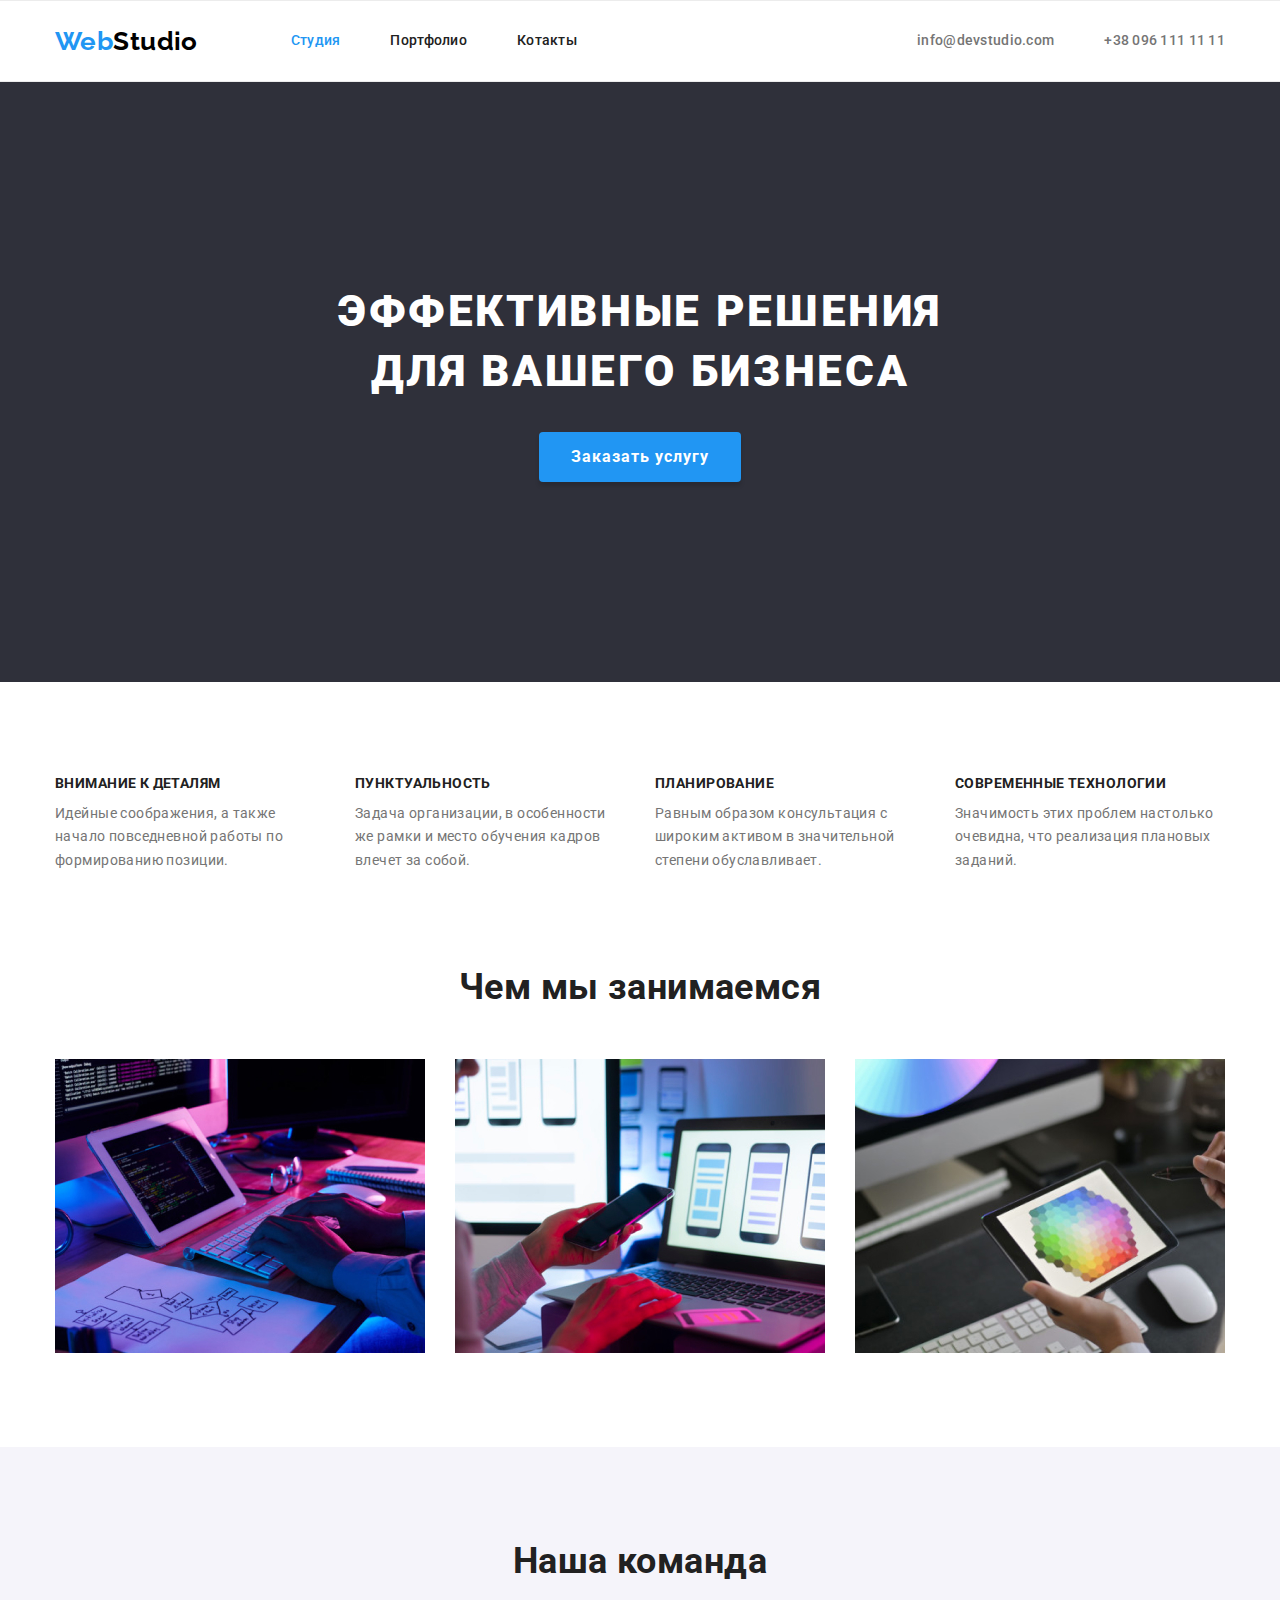
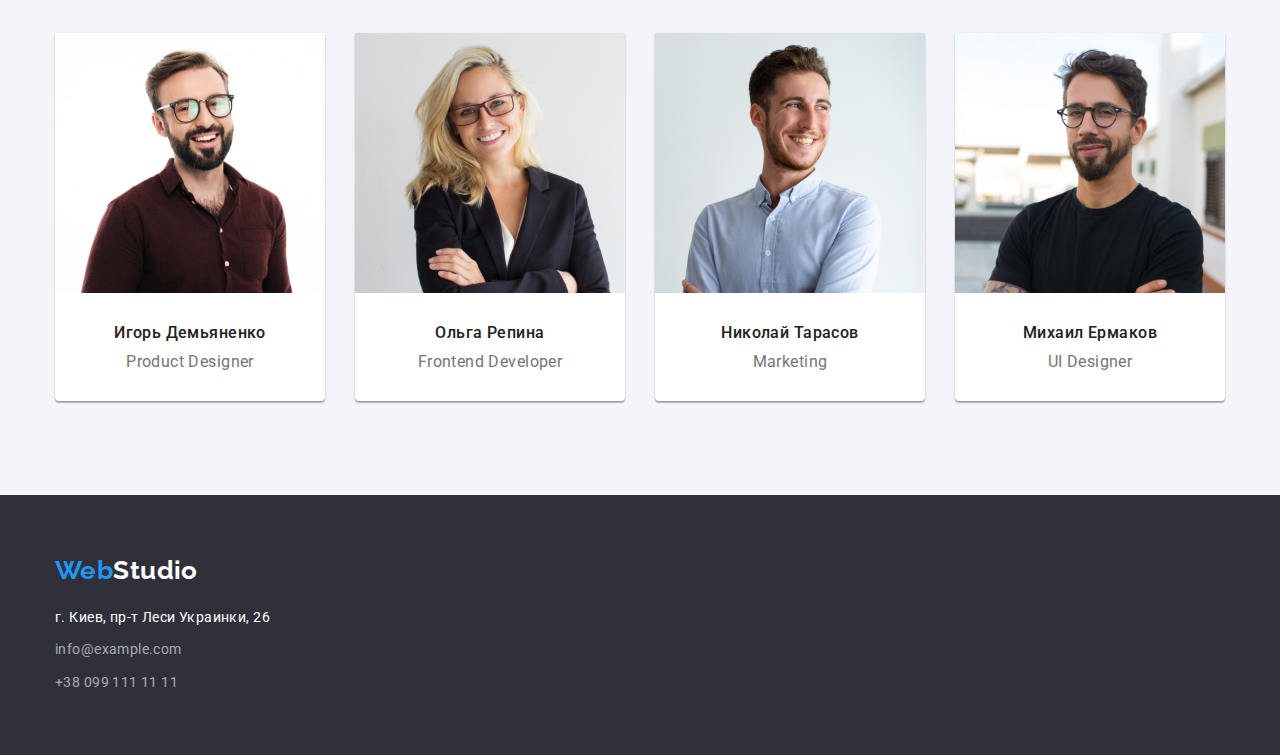
==== index.html @ 5423db09 "Клонирует файлы предыдущей работы" ====
<!DOCTYPE html>
<html lang="ru">
  <head>
    <meta charset="UTF-8" />
    <meta http-equiv="X-UA-Compatible" content="IE=edge" />
    <meta name="viewport" content="width=device-width, initial-scale=1.0" />
    <title>Студия</title>
    <link
      href="https://fonts.googleapis.com/css2?family=Raleway:wght@700&family=Roboto:wght@400;500;700;900&display=swap"
      rel="stylesheet"
    />
    <link
      rel="stylesheet"
      href="https://cdnjs.cloudflare.com/ajax/libs/modern-normalize/1.1.0/modern-normalize.min.css"
    />
    <link rel="stylesheet" href="./css/style.css" />
  </head>
  <body>
    <!--! Header -->
    <header class="header">
      <div class="container">
        <div class="header-inner">
          <nav class="main-nav">
            <a href="#" class="header-logo logo"><span>Web</span>Studio</a>
            <ul class="site-nav list">
              <li class="item">
                <a href="./index.html" class="nav-link nav-link--active link">Студия</a>
              </li>
              <li class="item"><a href="./portfolio.html" class="nav-link link">Портфолио</a></li>
              <li class="item"><a href="#" class="nav-link link">Котакты</a></li>
            </ul>
          </nav>
          <ul class="contacts-list list">
            <li class="item">
              <a href="mailto:info@devstudio.com" class="link link-mail">info@devstudio.com</a>
            </li>
            <li class="item">
              <a href="tel:+380961111111" class="link link-phone">+38 096 111 11 11</a>
            </li>
          </ul>
        </div>
      </div>
    </header>
    <main>
      <!--! Герой -->
      <section class="hero">
        <div class="container">
          <h1 class="hero-title">
            Эффективные решения <br />
            для вашего бизнеса
          </h1>
          <a href="#" class="hero-button button link">Заказать услугу</a>
        </div>
      </section>

      <!--! Особенности -->
      <section class="section peculiarities">
        <div class="container">
          <h2 class="section-title visually-hidden">Особенности</h2>
          <ul class="peculiarities-list list">
            <li class="item icon-antenna">
              <h3 class="title">Внимание к деталям</h3>
              <p class="text">
                Идейные соображения, а также начало повседневной работы по формированию позиции.
              </p>
            </li>
            <li class="item icon-clock">
              <h3 class="title">Пунктуальность</h3>
              <p class="text">
                Задача организации, в особенности же рамки и место обучения кадров влечет за собой.
              </p>
            </li>
            <li class="item icon-diagram">
              <h3 class="title">Планирование</h3>
              <p class="text">
                Равным образом консультация с широким активом в значительной степени обуславливает.
              </p>
            </li>
            <li class="item icon-astronaut">
              <h3 class="title">Современные технологии</h3>
              <p class="text">
                Значимость этих проблем настолько очевидна, что реализация плановых заданий.
              </p>
            </li>
          </ul>
        </div>
      </section>

      <!--! Чем мы занимаемся -->
      <section class="section activities">
        <div class="container">
          <h2 class="section-title">Чем мы занимаемся</h2>
          <ul class="activities-list list">
            <li class="item">
              <img src="./images/keyboard.jpg" alt="Руки на клавиатуре" width="370" />
            </li>
            <li class="item"><img src="./images/phone.jpg" alt="Телефон" width="370" /></li>
            <li class="item"><img src="./images/tablet.jpg" alt="Планшет" width="370" /></li>
          </ul>
        </div>
      </section>

      <!--! Наша команда -->
      <section class="section team">
        <div class="container">
          <h2 class="section-title">Наша команда</h2>
          <ul class="team-list list">
            <li class="item">
              <img src="./images/ihor.jpg" alt="Игорь Демьяненко" width="270" />
              <h3 class="title">Игорь Демьяненко</h3>
              <p class="text">Product Designer</p>
            </li>
            <li class="item">
              <img src="./images/olga.jpg" alt="Ольга Репина" width="270" />
              <h3 class="title">Ольга Репина</h3>
              <p class="text">Frontend Developer</p>
            </li>
            <li class="item">
              <img src="./images/nikolay.jpg" alt="Николай Тарасов" width="270" />
              <h3 class="title">Николай Тарасов</h3>
              <p class="text">Marketing</p>
            </li>
            <li class="item">
              <img src="./images/mihail.jpg" alt="Михаил Ермаков" width="270" />
              <h3 class="title">Михаил Ермаков</h3>
              <p class="text">UI Designer</p>
            </li>
          </ul>
        </div>
      </section>
    </main>

    <!--! FOOTER -->
    <footer class="footer">
      <div class="container footer-row">
        <div class="contacts">
			<a href="#" class="footer-logo logo"><span>Web</span>Studio</a>
			<ul class="footer-address list">
			  <li class="item">г. Киев, пр-т Леси Украинки, 26</li>
			  <li class="item">
				<a href="mailto:info@example.com" class="footer-link link">info@example.com</a>
			  </li>
			  <li class="item">
				<a href="tel:+380991111111" class="footer-link link">+38 099 111 11 11</a>
			  </li>
			</ul>
		</div>

		<!-- <div class="follow-us">
			<h2 class="title">
				присоединяйтесь
			</h2>
			<ul class="list-socials list">
				<li class="item">
					<a href="" class="link icon-instagram"></a>
				</li>
				<li class="item">
					<a href="" class="link icon-twitter"></a>
				</li>
				<li class="item">
					<a href="" class="link icon-facebook"></a>
				</li>
				<li class="item">
					<a href="" class="link icon-linkedin"></a>
				</li>
			</ul>
		</div> -->
      </div>
    </footer>
  </body>
</html>
---- css/style.css ----
/* 
Основной цвет текста -  #757575
Вторичный цвет текста - #212121
Цвет ссылок - 
акцент - #2196F3
белый - #FFFFFF

 */
:root {
  --primary-text-color: #757575;
  --title-text-color: #212121;

  --accent-color: #2196f3;
  --primary-white-color: #ffffff;
  --dark-bc-color: #2f303a;
  --secondary-bc-color: #f5f4fa;
  --light-gray-color: #ececec;

  --card-set-gap: 30px;
}

body {
  background-color: var(--primary-white-color);
  color: var(--primary-text-color);

  font-family: "Roboto", sans-serif;
  font-size: 14px;
  line-height: 1.14;
  letter-spacing: 0.03em;
}

h1,
h2,
h3,
h4,
h5,
h6,
p,
ul {
  margin: 0;
  padding: 0;
}

/*? УТИЛИТЫ */
.list {
  list-style: none;
}

.link {
  text-decoration: none;
}

.container {
  width: 1200px;
  margin: 0 auto;
  padding: 0 15px;
}

.section {
  padding-top: 94px;
  padding-bottom: 94px;
}

.visually-hidden {
  position: absolute;
  width: 1px;
  height: 1px;
  margin: -1px;
  border: 0;
  padding: 0;
  clip: rect(0 0 0 0);
  overflow: hidden;
}

/*? HEADER */
.header {
  border-top: 1px solid var(--light-gray-color);
  border-bottom: 1px solid var(--light-gray-color);
}

.header-inner {
  display: flex;
  align-items: center;
  justify-content: space-between;
}

.main-nav {
  display: flex;
  align-items: center;
}

.header-logo {
  margin-right: 93px;
}

/*? LOGO */
.logo {
  color: #000000;

  font-family: "Raleway", sans-serif;
  font-weight: 700;
  font-size: 26px;
  line-height: 1.19;
  text-decoration: none;

  display: inline-block;
}

.logo > span {
  color: var(--accent-color);
}

/* Site-nav */
.site-nav {
  display: flex;
}

.site-nav > .item:not(:last-child),
.contacts-list > .item:not(:last-child) {
  margin-right: 50px;
}

.nav-link {
  color: var(--title-text-color);

  font-weight: 500;
  letter-spacing: 0.02em;

  display: block;
  padding: 32px 0;
}

.nav-link--active {
  color: var(--accent-color);
}

/* contacts-nav */
.contacts-list {
  display: flex;
}

.contacts-list .link {
  color: inherit;

  font-weight: 500;
  letter-spacing: 0.02em;

  display: inline-flex;
  align-items: center;
  padding: 32px 0;
}

/* .contacts-list .link::before {
	content: '';

	background-size: contain;
	background-repeat: no-repeat;

	margin-right: 10px;
}

.link-mail::before {
	background-image: url(../images/icon-mail.svg);
	
	width: 16px;
	height: 12px;
}

.link-phone::before {
	background-image: url(../images/icon-smartphone.svg);

	width: 10px;
	height: 16px;
} */

.contacts-list .link:hover,
.site-nav .link:hover,
.contacts-list .link:focus,
.site-nav .link:focus {
  color: var(--accent-color);
}

/*? HERO */
.hero {
  background-color: var(--dark-bc-color);

  text-align: center;

  padding-top: 200px;
  padding-bottom: 200px;
}

.hero-title {
  color: var(--primary-white-color);

  font-weight: 900;
  font-size: 44px;
  line-height: 1.36;
  text-align: center;
  letter-spacing: 0.06em;
  text-transform: uppercase;

  margin-bottom: 30px;
}

/*? BUTTON */
.button {
  color: var(--primary-white-color);
  background-color: var(--accent-color);
  box-shadow: 0px 4px 4px rgba(0, 0, 0, 0.15);
  border-radius: 4px;

  font-weight: 700;
  font-size: 16px;
  line-height: 1.88;
  letter-spacing: 0.06em;

  display: inline-block;
  padding: 10px 32px;
}

/*? section */
.section-title {
  color: var(--title-text-color);

  font-weight: 700;
  font-size: 36px;
  line-height: 1.16;
  text-align: center;
}

/*? Особенности */
.peculiarities-list {
  display: flex;
  flex-wrap: wrap;
  gap: var(--card-set-gap);
}

.peculiarities-list > .item {
  width: calc((100% - 3 * var(--card-set-gap)) / 4);
  /* width: 270px; */
  /* margin-right: 30px; */
}

/* .peculiarities-list > .item::before {
	content: '';

	background-color: var(--secondary-bc-color);
	background-repeat: no-repeat;
	background-position: center;
	background-size: 70px;
	border-radius: 4px;

	display: block;
	height: 120px;
	margin-bottom: 30px;
}

.icon-antenna::before {
	background-image: url(../images/antenna.svg);
}

.icon-clock::before {
	background-image: url(../images/clock.svg);
}

.icon-diagram::before {
	background-image: url(../images/diagram.svg);
}

.icon-astronaut::before {
	background-image: url(../images/astronaut.svg);
} */

.peculiarities-list .title {
  color: var(--title-text-color);

  font-size: inherit;
  font-weight: 700;
  text-transform: uppercase;

  margin-bottom: 10px;
}

.peculiarities-list .text {
  line-height: 1.7;
}

/*? ЧЕМ МЫ ЗАНИМАЕМСЯ */
.section.activities {
  padding-top: 0;
}

.activities .section-title {
  margin-bottom: 50px;
}

/* Список активностей */
.activities-list {
  display: flex;
  gap: var(--card-set-gap);
}

.activities-list > .item {
  width: calc((100% - 2 * var(--card-set-gap)) / 3);
}

.activities-list img {
  display: block;
}

/*? Наша команда */
.section.team {
  background-color: var(--secondary-bc-color);
}

.team .section-title {
  margin-bottom: 50px;
}
/* Список команды */
.team-list {
  display: flex;
  gap: var(--card-set-gap);
}

.team-list > .item {
  background-color: var(--primary-white-color);
  box-shadow: 0px 1px 3px rgba(0, 0, 0, 0.12), 0px 1px 1px rgba(0, 0, 0, 0.14),
    0px 2px 1px rgba(0, 0, 0, 0.2);
  border-bottom-right-radius: 4px;
  border-bottom-left-radius: 4px;

  width: calc((100% - 3 * var(--card-set-gap)) / 4);
  padding-bottom: 30px;
}

.team-list img {
  display: block;
  /* max-width: 100%;
  height: auto; */
}

.team-list .title {
  color: var(--title-text-color);

  font-weight: 500;
  font-size: 16px;
  line-height: 1.19;
  text-align: center;

  margin-top: 30px;
  margin-bottom: 10px;
}

.team-list .text {
  font-size: 16px;
  line-height: 1.19;
  text-align: center;
}

/*? FOOTER */
.footer {
  background-color: var(--dark-bc-color);

  padding-top: 60px;
  padding-bottom: 60px;
}

.footer-row {
  display: flex;
}

.footer-logo {
  color: var(--primary-white-color);

  margin-bottom: 20px;
}

/* Contacts */
.contacts {
  /* margin-right: 70px; */
}

.footer-address {
  color: var(--primary-white-color);

  font-style: normal;
  line-height: 1.7;
}

.footer-address > .item:not(:last-child) {
  margin-bottom: 9px;
}

.footer-link {
  color: rgba(255, 255, 255, 0.6);

  line-height: 1.7;
}

.footer-link:hover,
.footer-link:focus {
  color: var(--accent-color);
}

/* Follow us */
/* .follow-us > .title {
  margin-bottom: 20px;
}

.list-socials {
  display: flex;
}

.list-socials > .item:not(:last-child) {
  margin-right: 10px;
}

.list-socials .link {
  background-color: rgba(255, 255, 255, 0.1);
  background-repeat: no-repeat;
  background-size: 20px;
  background-position: center;
  border-radius: 50%;

  display: inline-block;
  width: 44px;
  height: 44px;
}

.list-socials .icon-instagram {
  background-image: url(../images/instagram-footer.svg);
}

.list-socials .icon-twitter {
  background-image: url(../images/twitter-footer.svg);
}
.list-socials .icon-facebook {
  background-image: url(../images/facebook-footer.svg);
}
.list-socials .icon-linkedin {
  background-image: url(../images/linkedin-footer.svg);
}

.list-socials .link:hover,
.list-socials .link:focus {
  background-color: var(--accent-color);
} */

/*!  PORTFOLIO */
.portfolio .section-title {
  display: none;
}

/*? filter */
.filter {
  text-align: center;

  margin-bottom: 50px;
}

.filter .radio-button {
  color: var(--title-text-color);
  background-color: var(--secondary-bc-color);
  border: none;
  border-radius: 4px;

  font-family: inherit;
  font-weight: 500;
  font-size: 16px;
  line-height: 1.62;
  cursor: pointer;

  display: inline-block;
  padding: 6px 22px;
}

.filter .radio-button:not(:last-child) {
  margin-right: 8px;
}

.filter .radio-button:hover,
.filter .radio-button:focus {
  color: var(--primary-white-color);
  background-color: var(--accent-color);
}

/*? Примеры работ */
.works-list {
  display: flex;
  flex-wrap: wrap;
  gap: var(--card-set-gap);
}

.works-list > .item {
  flex-basis: calc((100% - 2 * var(--card-set-gap)) / 3);
}

.works-list img {
  display: block;
}

.item-body {
  border: 1px solid var(--light-gray-color);

  padding: 20px 24px;
}

.works-list .title {
  color: var(--title-text-color);

  font-weight: 700;
  font-size: 18px;
  line-height: 2;
  letter-spacing: 0.06em;

  margin-bottom: 4px;
}

.works-list .text {
  color: var(--primary-text-color);

  font-size: 16px;
  line-height: 1.88;
}
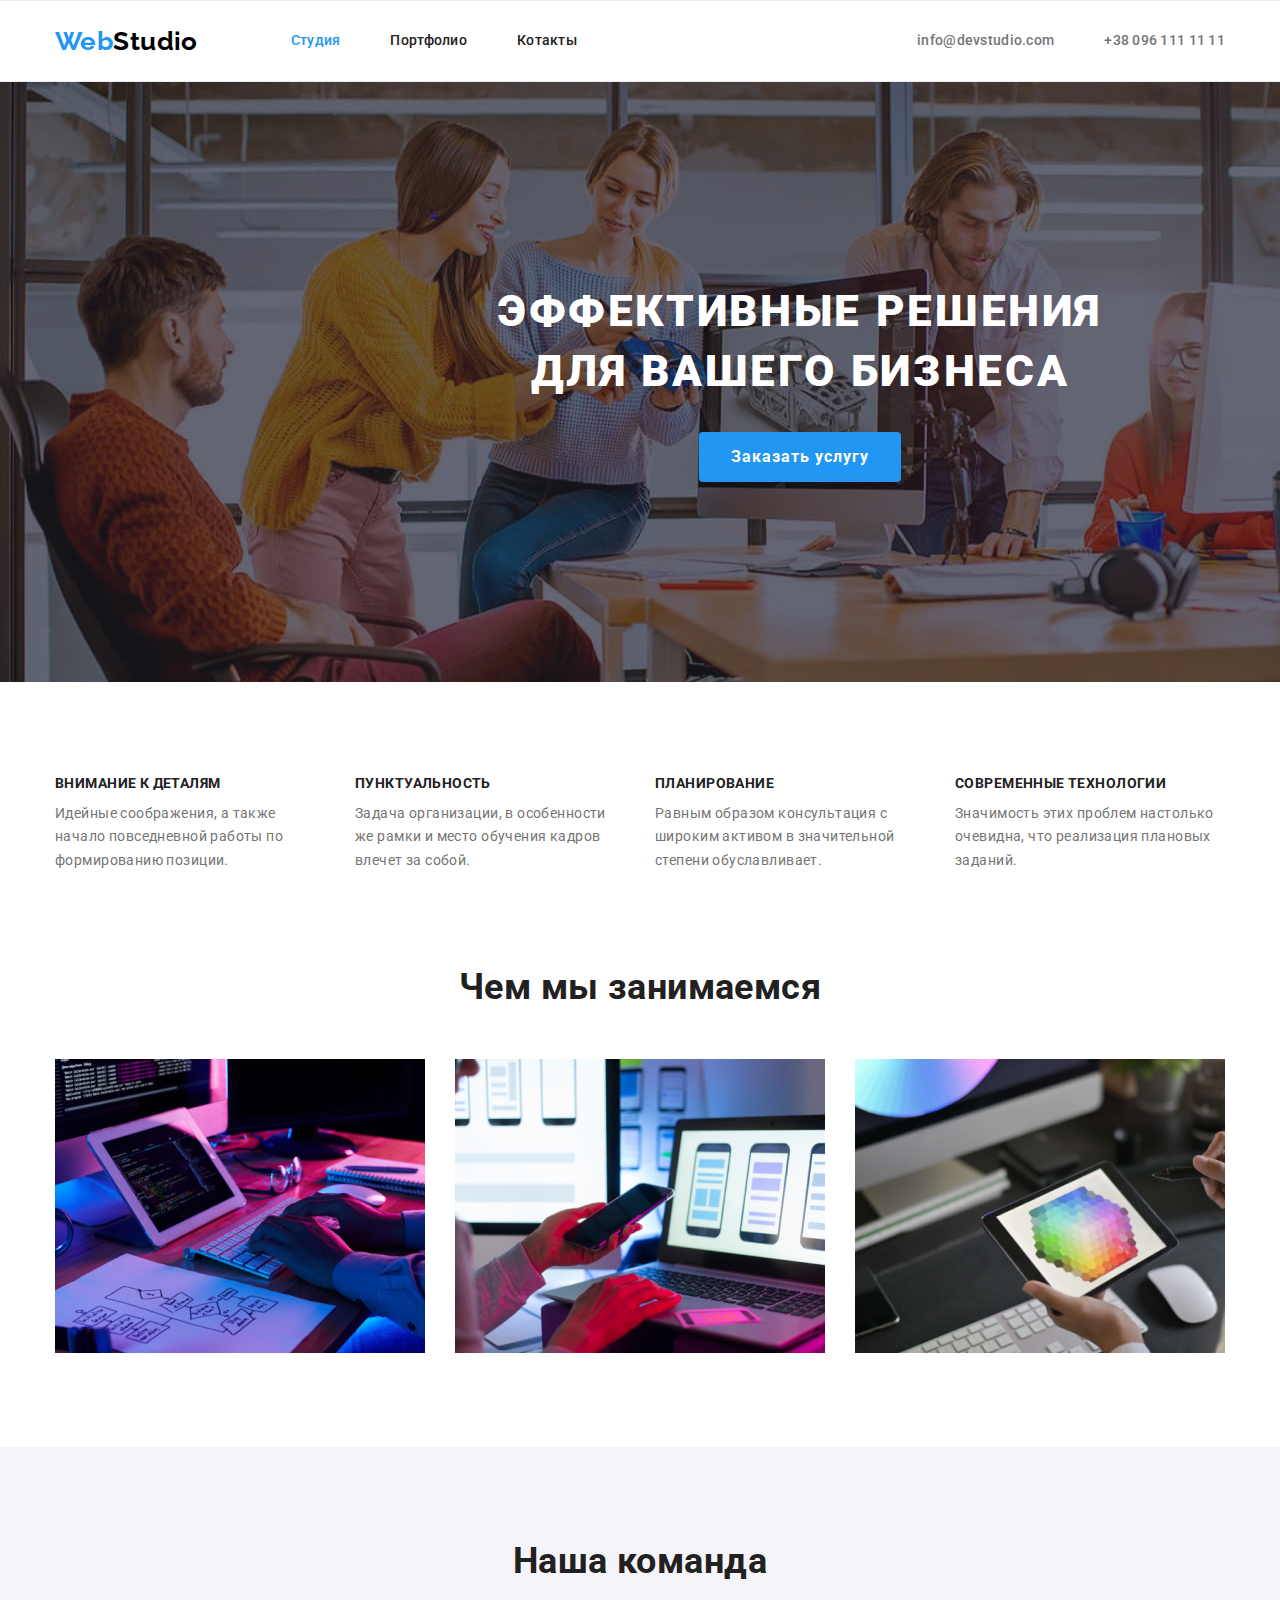
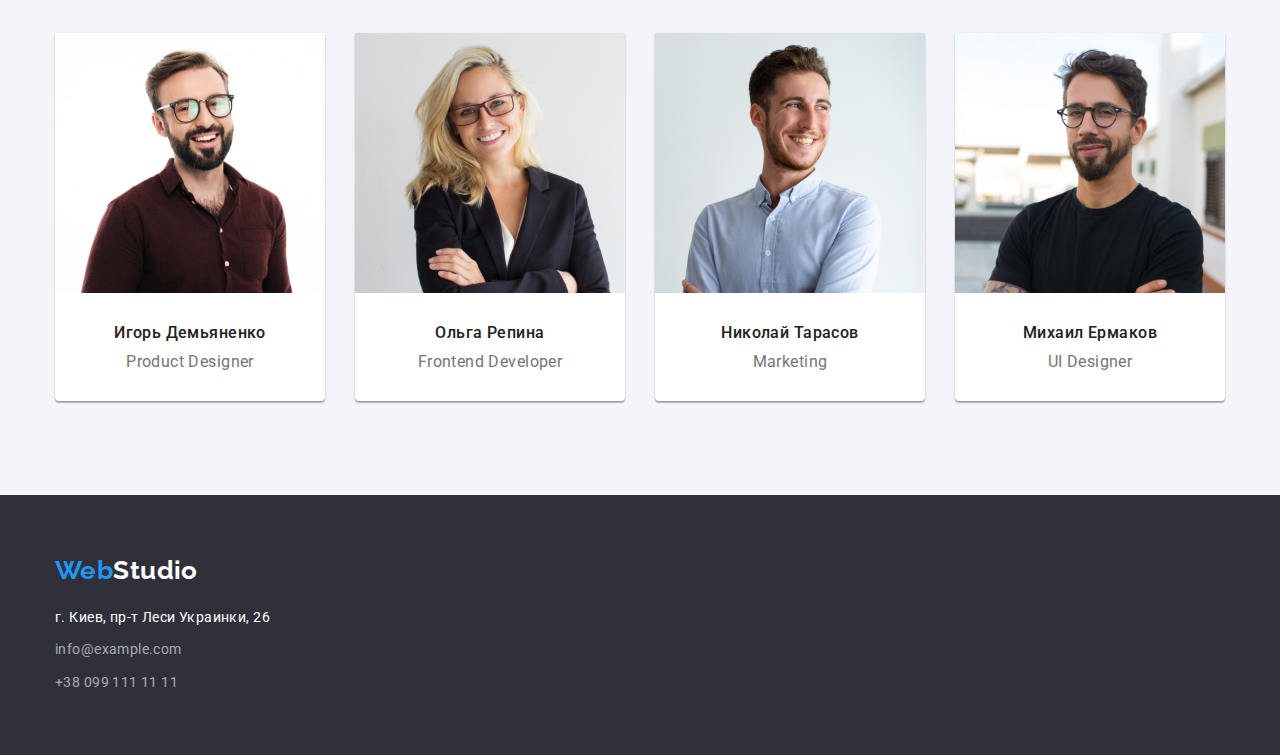
==== commit 727b9e1a: "Добавляет фоновое изображение "Герою"" ====
--- a/index.html
+++ b/index.html
@@ -44,7 +44,7 @@
     <main>
       <!--! Герой -->
       <section class="hero">
-        <div class="container">
+        <div class="container ">
           <h1 class="hero-title">
             Эффективные решения <br />
             для вашего бизнеса
--- a/css/style.css
+++ b/css/style.css
@@ -183,9 +183,19 @@
 /*? HERO */
 .hero {
   background-color: var(--dark-bc-color);
+  background-image: linear-gradient(
+	to right,
+	rgba(47, 48, 58, 0.4),
+	rgba(47, 48, 58, 0.4)
+   ), url(../images/hero-bg.jpg);
+  background-repeat: no-repeat;
+  background-size: cover;
 
   text-align: center;
 
+  width: 1600px;
+  margin-right: auto;
+  margin-left: auto;
   padding-top: 200px;
   padding-bottom: 200px;
 }
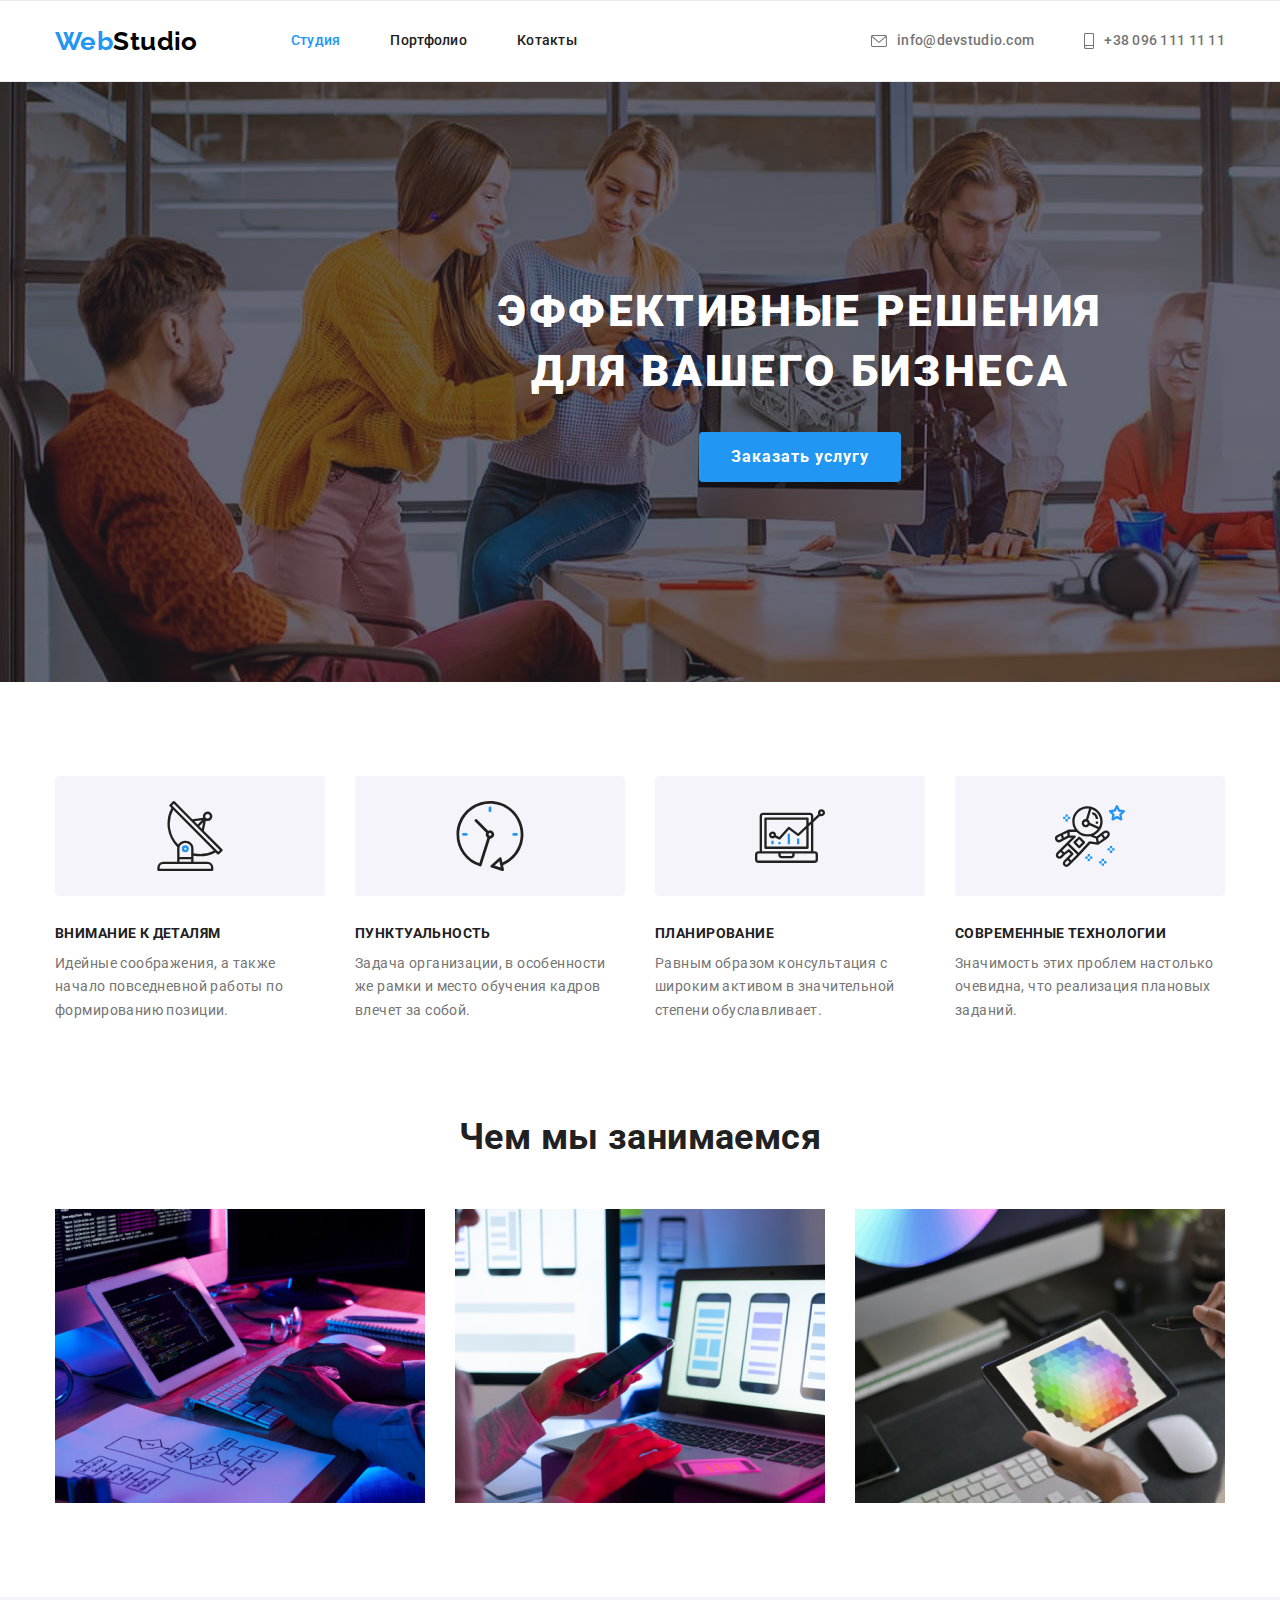
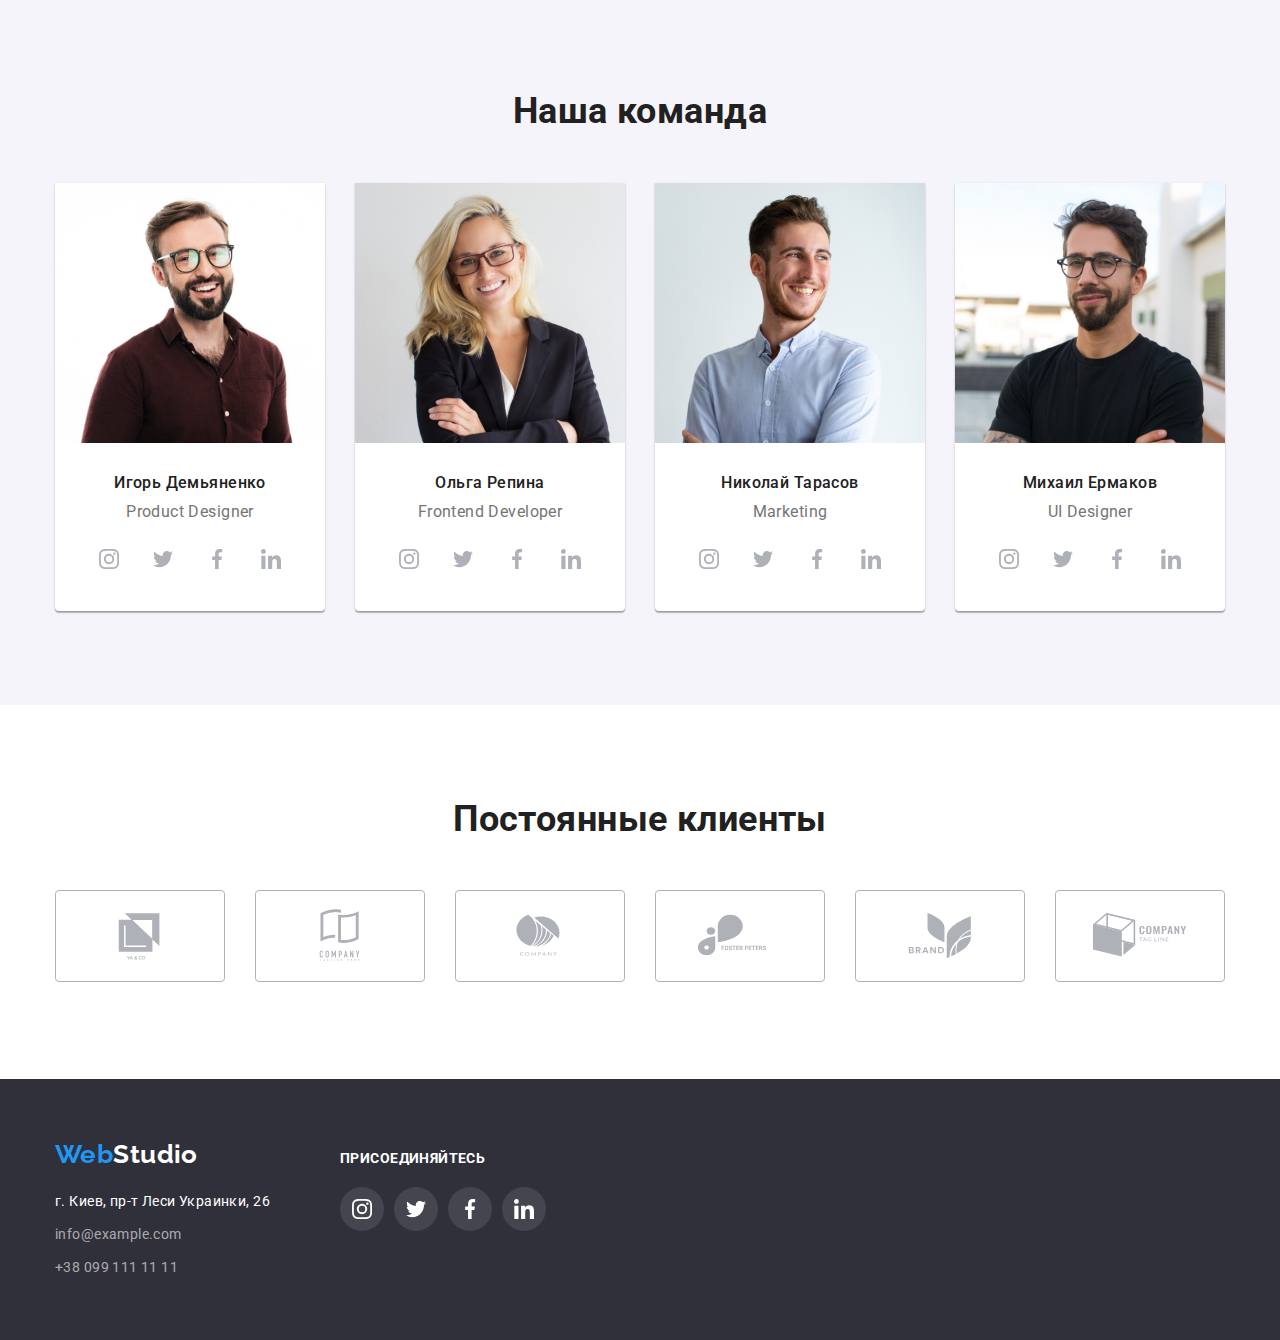
==== commit 9f3ab233: "Оформляет и добавляет svg иконки" ====
--- a/index.html
+++ b/index.html
@@ -32,10 +32,20 @@
           </nav>
           <ul class="contacts-list list">
             <li class="item">
-              <a href="mailto:info@devstudio.com" class="link link-mail">info@devstudio.com</a>
-            </li>
-            <li class="item">
-              <a href="tel:+380961111111" class="link link-phone">+38 096 111 11 11</a>
+              <a href="mailto:info@devstudio.com" class="link link-mail">
+                <svg class="icon" width="16" height="12">
+                  <use href="./images/icons/svg-sprite-optimized.svg#icon-mail"></use>
+                </svg>
+                info@devstudio.com
+              </a>
+            </li>
+            <li class="item">
+              <a href="tel:+380961111111" class="link link-phone">
+                <svg class="icon" width="10" height="16">
+                  <use href="./images/icons/svg-sprite-optimized.svg#icon-smartphone"></use>
+                </svg>
+                +38 096 111 11 11
+              </a>
             </li>
           </ul>
         </div>
@@ -44,7 +54,7 @@
     <main>
       <!--! Герой -->
       <section class="hero">
-        <div class="container ">
+        <div class="container">
           <h1 class="hero-title">
             Эффективные решения <br />
             для вашего бизнеса
@@ -59,24 +69,44 @@
           <h2 class="section-title visually-hidden">Особенности</h2>
           <ul class="peculiarities-list list">
             <li class="item icon-antenna">
+              <div class="thumb">
+                <svg class="icon">
+                  <use href="./images/icons/svg-sprite-optimized.svg#icon-antenna"></use>
+                </svg>
+              </div>
               <h3 class="title">Внимание к деталям</h3>
               <p class="text">
                 Идейные соображения, а также начало повседневной работы по формированию позиции.
               </p>
             </li>
             <li class="item icon-clock">
+              <div class="thumb">
+                <svg class="icon">
+                  <use href="./images/icons/svg-sprite-optimized.svg#icon-clock"></use>
+                </svg>
+              </div>
               <h3 class="title">Пунктуальность</h3>
               <p class="text">
                 Задача организации, в особенности же рамки и место обучения кадров влечет за собой.
               </p>
             </li>
             <li class="item icon-diagram">
+              <div class="thumb">
+                <svg class="icon">
+                  <use href="./images/icons/svg-sprite-optimized.svg#icon-diagram"></use>
+                </svg>
+              </div>
               <h3 class="title">Планирование</h3>
               <p class="text">
                 Равным образом консультация с широким активом в значительной степени обуславливает.
               </p>
             </li>
             <li class="item icon-astronaut">
+              <div class="thumb">
+                <svg class="icon">
+                  <use href="./images/icons/svg-sprite-optimized.svg#icon-astronaut"></use>
+                </svg>
+              </div>
               <h3 class="title">Современные технологии</h3>
               <p class="text">
                 Значимость этих проблем настолько очевидна, что реализация плановых заданий.
@@ -109,21 +139,192 @@
               <img src="./images/ihor.jpg" alt="Игорь Демьяненко" width="270" />
               <h3 class="title">Игорь Демьяненко</h3>
               <p class="text">Product Designer</p>
+              <ul class="team-social-list list">
+                <li class="item">
+                  <a href="" class="social-link link" aria-label="Instagram">
+                    <svg class="icon social-icon">
+                      <use href="./images/icons/svg-sprite-optimized.svg#icon-instagram"></use>
+                    </svg>
+                  </a>
+                </li>
+                <li class="item">
+                  <a href="" class="social-link link" aria-label="Twitter">
+                    <svg class="icon social-icon">
+                      <use href="./images/icons/svg-sprite-optimized.svg#icon-twitter"></use>
+                    </svg>
+                  </a>
+                </li>
+                <li class="item">
+                  <a href="" class="social-link link" aria-label="Facebook">
+                    <svg class="icon social-icon">
+                      <use href="./images/icons/svg-sprite-optimized.svg#icon-facebook"></use>
+                    </svg>
+                  </a>
+                </li>
+                <li class="item">
+                  <a href="" class="social-link link" aria-label="Linkedin">
+                    <svg class="icon social-icon">
+                      <use href="./images/icons/svg-sprite-optimized.svg#icon-linkedin"></use>
+                    </svg>
+                  </a>
+                </li>
+              </ul>
             </li>
             <li class="item">
               <img src="./images/olga.jpg" alt="Ольга Репина" width="270" />
               <h3 class="title">Ольга Репина</h3>
               <p class="text">Frontend Developer</p>
+              <ul class="team-social-list list">
+                <li class="item">
+                  <a href="" class="social-link link" aria-label="Instagram">
+                    <svg class="icon social-icon">
+                      <use href="./images/icons/svg-sprite-optimized.svg#icon-instagram"></use>
+                    </svg>
+                  </a>
+                </li>
+                <li class="item">
+                  <a href="" class="social-link link" aria-label="Twitter">
+                    <svg class="icon social-icon">
+                      <use href="./images/icons/svg-sprite-optimized.svg#icon-twitter"></use>
+                    </svg>
+                  </a>
+                </li>
+                <li class="item">
+                  <a href="" class="social-link link" aria-label="Facebook">
+                    <svg class="icon social-icon">
+                      <use href="./images/icons/svg-sprite-optimized.svg#icon-facebook"></use>
+                    </svg>
+                  </a>
+                </li>
+                <li class="item">
+                  <a href="" class="social-link link" aria-label="Linkedin">
+                    <svg class="icon social-icon">
+                      <use href="./images/icons/svg-sprite-optimized.svg#icon-linkedin"></use>
+                    </svg>
+                  </a>
+                </li>
+              </ul>
             </li>
             <li class="item">
               <img src="./images/nikolay.jpg" alt="Николай Тарасов" width="270" />
               <h3 class="title">Николай Тарасов</h3>
               <p class="text">Marketing</p>
+              <ul class="team-social-list list">
+                <li class="item">
+                  <a href="" class="social-link link" aria-label="Instagram">
+                    <svg class="icon social-icon">
+                      <use href="./images/icons/svg-sprite-optimized.svg#icon-instagram"></use>
+                    </svg>
+                  </a>
+                </li>
+                <li class="item">
+                  <a href="" class="social-link link" aria-label="Twitter">
+                    <svg class="icon social-icon">
+                      <use href="./images/icons/svg-sprite-optimized.svg#icon-twitter"></use>
+                    </svg>
+                  </a>
+                </li>
+                <li class="item">
+                  <a href="" class="social-link link" aria-label="Facebook">
+                    <svg class="icon social-icon">
+                      <use href="./images/icons/svg-sprite-optimized.svg#icon-facebook"></use>
+                    </svg>
+                  </a>
+                </li>
+                <li class="item">
+                  <a href="" class="social-link link" aria-label="Linkedin">
+                    <svg class="icon social-icon">
+                      <use href="./images/icons/svg-sprite-optimized.svg#icon-linkedin"></use>
+                    </svg>
+                  </a>
+                </li>
+              </ul>
             </li>
             <li class="item">
               <img src="./images/mihail.jpg" alt="Михаил Ермаков" width="270" />
               <h3 class="title">Михаил Ермаков</h3>
               <p class="text">UI Designer</p>
+              <ul class="team-social-list list">
+                <li class="item">
+                  <a href="" class="social-link link" aria-label="Instagram">
+                    <svg class="icon social-icon">
+                      <use href="./images/icons/svg-sprite-optimized.svg#icon-instagram"></use>
+                    </svg>
+                  </a>
+                </li>
+                <li class="item">
+                  <a href="" class="social-link link" aria-label="Twitter">
+                    <svg class="icon social-icon">
+                      <use href="./images/icons/svg-sprite-optimized.svg#icon-twitter"></use>
+                    </svg>
+                  </a>
+                </li>
+                <li class="item">
+                  <a href="" class="social-link link" aria-label="Facebook">
+                    <svg class="icon social-icon">
+                      <use href="./images/icons/svg-sprite-optimized.svg#icon-facebook"></use>
+                    </svg>
+                  </a>
+                </li>
+                <li class="item">
+                  <a href="" class="social-link link" aria-label="Linkedin">
+                    <svg class="icon social-icon">
+                      <use href="./images/icons/svg-sprite-optimized.svg#icon-linkedin"></use>
+                    </svg>
+                  </a>
+                </li>
+              </ul>
+            </li>
+          </ul>
+        </div>
+      </section>
+
+      <!--! Постоянные клиенты -->
+      <section class="section clients">
+        <div class="container">
+          <h2 class="section-title">Постоянные клиенты</h2>
+          <ul class="clients-list list">
+            <li class="item">
+              <a href="" class="client-link link">
+                <svg class="icon">
+                  <use href="./images/icons/svg-sprite-optimized.svg#icon-client-1"></use>
+                </svg>
+              </a>
+            </li>
+            <li class="item">
+              <a href="" class="client-link link">
+                <svg class="icon">
+                  <use href="./images/icons/svg-sprite-optimized.svg#icon-client-2"></use>
+                </svg>
+              </a>
+            </li>
+            <li class="item">
+              <a href="" class="client-link link">
+                <svg class="icon">
+                  <use href="./images/icons/svg-sprite-optimized.svg#icon-client-3"></use>
+                </svg>
+              </a>
+            </li>
+            <li class="item">
+              <a href="" class="client-link link">
+                <svg class="icon">
+                  <use href="./images/icons/svg-sprite-optimized.svg#icon-client-4"></use>
+                </svg>
+              </a>
+            </li>
+            <li class="item">
+              <a href="" class="client-link link">
+                <svg class="icon">
+                  <use href="./images/icons/svg-sprite-optimized.svg#icon-client-5"></use>
+                </svg>
+              </a>
+            </li>
+            <li class="item">
+              <a href="" class="client-link link">
+                <svg class="icon">
+                  <use href="./images/icons/svg-sprite-optimized.svg#icon-client-6"></use>
+                </svg>
+              </a>
             </li>
           </ul>
         </div>
@@ -134,37 +335,50 @@
     <footer class="footer">
       <div class="container footer-row">
         <div class="contacts">
-			<a href="#" class="footer-logo logo"><span>Web</span>Studio</a>
-			<ul class="footer-address list">
-			  <li class="item">г. Киев, пр-т Леси Украинки, 26</li>
-			  <li class="item">
-				<a href="mailto:info@example.com" class="footer-link link">info@example.com</a>
-			  </li>
-			  <li class="item">
-				<a href="tel:+380991111111" class="footer-link link">+38 099 111 11 11</a>
-			  </li>
-			</ul>
-		</div>
-
-		<!-- <div class="follow-us">
-			<h2 class="title">
-				присоединяйтесь
-			</h2>
-			<ul class="list-socials list">
-				<li class="item">
-					<a href="" class="link icon-instagram"></a>
-				</li>
-				<li class="item">
-					<a href="" class="link icon-twitter"></a>
-				</li>
-				<li class="item">
-					<a href="" class="link icon-facebook"></a>
-				</li>
-				<li class="item">
-					<a href="" class="link icon-linkedin"></a>
-				</li>
-			</ul>
-		</div> -->
+          <a href="#" class="footer-logo logo"><span>Web</span>Studio</a>
+          <ul class="footer-address list">
+            <li class="item">г. Киев, пр-т Леси Украинки, 26</li>
+            <li class="item">
+              <a href="mailto:info@example.com" class="footer-link link">info@example.com</a>
+            </li>
+            <li class="item">
+              <a href="tel:+380991111111" class="footer-link link">+38 099 111 11 11</a>
+            </li>
+          </ul>
+        </div>
+        <div class="follow-us">
+          <h2 class="title">присоединяйтесь</h2>
+          <ul class="footer-social-list list">
+            <li class="item">
+              <a href="" class="social-link link" aria-label="Instagram">
+                <svg class="icon social-icon">
+                  <use href="./images/icons/svg-sprite-optimized.svg#icon-instagram"></use>
+                </svg>
+              </a>
+            </li>
+            <li class="item">
+              <a href="" class="social-link link" aria-label="Twitter">
+                <svg class="icon social-icon">
+                  <use href="./images/icons/svg-sprite-optimized.svg#icon-twitter"></use>
+                </svg>
+              </a>
+            </li>
+            <li class="item">
+              <a href="" class="social-link link" aria-label="Facebook">
+                <svg class="icon social-icon">
+                  <use href="./images/icons/svg-sprite-optimized.svg#icon-facebook"></use>
+                </svg>
+              </a>
+            </li>
+            <li class="item">
+              <a href="" class="social-link link" aria-label="Linkedin">
+                <svg class="icon social-icon">
+                  <use href="./images/icons/svg-sprite-optimized.svg#icon-linkedin"></use>
+                </svg>
+              </a>
+            </li>
+          </ul>
+        </div>
       </div>
     </footer>
   </body>
--- a/css/style.css
+++ b/css/style.css
@@ -9,6 +9,8 @@
 :root {
   --primary-text-color: #757575;
   --title-text-color: #212121;
+  --links-color: #757575;
+  --primary-icons-color: #afb1b8;
 
   --accent-color: #2196f3;
   --primary-white-color: #ffffff;
@@ -72,6 +74,11 @@
   overflow: hidden;
 }
 
+.social-icon {
+	width: 20px;
+	height: 20px;
+}
+
 /*? HEADER */
 .header {
   border-top: 1px solid var(--light-gray-color);
@@ -140,7 +147,7 @@
 }
 
 .contacts-list .link {
-  color: inherit;
+  color: var(--links-color);
 
   font-weight: 500;
   letter-spacing: 0.02em;
@@ -148,6 +155,19 @@
   display: inline-flex;
   align-items: center;
   padding: 32px 0;
+}
+
+.contacts-list .link:hover,
+.site-nav .link:hover,
+.contacts-list .link:focus,
+.site-nav .link:focus {
+  color: var(--accent-color);
+}
+
+.contacts-list .icon {
+  fill: currentColor;
+
+  margin-right: 10px;
 }
 
 /* .contacts-list .link::before {
@@ -173,23 +193,12 @@
 	height: 16px;
 } */
 
-.contacts-list .link:hover,
-.site-nav .link:hover,
-.contacts-list .link:focus,
-.site-nav .link:focus {
-  color: var(--accent-color);
-}
-
 /*? HERO */
 .hero {
   background-color: var(--dark-bc-color);
-  background-image: linear-gradient(
-	to right,
-	rgba(47, 48, 58, 0.4),
-	rgba(47, 48, 58, 0.4)
-   ), url(../images/hero-bg.jpg);
+  background-image: linear-gradient(to right, rgba(47, 48, 58, 0.4), rgba(47, 48, 58, 0.4)),
+    url(../images/hero-bg.jpg);
   background-repeat: no-repeat;
-  background-size: cover;
 
   text-align: center;
 
@@ -248,8 +257,22 @@
 
 .peculiarities-list > .item {
   width: calc((100% - 3 * var(--card-set-gap)) / 4);
-  /* width: 270px; */
-  /* margin-right: 30px; */
+}
+
+.peculiarities-list .thumb {
+  background-color: var(--secondary-bc-color);
+  border-radius: 4px;
+
+  display: flex;
+  align-items: center;
+  justify-content: center;
+  height: 120px;
+  margin-bottom: 30px;
+}
+
+.peculiarities-list .icon {
+  width: 70px;
+  height: 70px;
 }
 
 /* .peculiarities-list > .item::before {
@@ -366,6 +389,78 @@
   font-size: 16px;
   line-height: 1.19;
   text-align: center;
+
+  margin-bottom: 16px;
+}
+
+/* Список соц. сетей */
+.team-social-list {
+  display: flex;
+  justify-content: center;
+}
+
+.team-social-list > .item:not(:last-child) {
+  margin-right: 10px;
+}
+
+.team-social-list .social-link {
+  color: var(--primary-icons-color);
+  border-radius: 50%;
+
+  display: inline-flex;
+  align-items: center;
+  justify-content: center;
+  width: 44px;
+  height: 44px;
+}
+
+.team-social-list .social-link:hover,
+.team-social-list .social-link:focus {
+  background-color: var(--accent-color);
+  color: var(--primary-white-color);
+}
+
+.team-social-list .icon {
+  fill: currentColor;
+}
+
+/*? Постоянные клиенты */
+.clients .section-title {
+  margin-bottom: 50px;
+}
+
+/* Список клиентов */
+.clients-list {
+  display: flex;
+}
+
+.clients-list > .item:not(:last-child) {
+  margin-right: 30px;
+}
+
+.client-link {
+  color: var(--primary-icons-color);
+  border: 1px solid var(--primary-icons-color);
+  border-radius: 4px;
+
+  display: inline-flex;
+  align-items: center;
+  justify-content: center;
+  width: 170px;
+  height: 92px;
+}
+
+.client-link:hover,
+.client-link:focus {
+  color: var(--accent-color);
+  border-color: var(--accent-color);
+}
+
+.client-link > .icon {
+  fill: currentColor;
+
+  width: 106px;
+  height: 90px;
 }
 
 /*? FOOTER */
@@ -378,6 +473,7 @@
 
 .footer-row {
   display: flex;
+  align-items: baseline;
 }
 
 .footer-logo {
@@ -388,7 +484,7 @@
 
 /* Contacts */
 .contacts {
-  /* margin-right: 70px; */
+	margin-right: 70px;
 }
 
 .footer-address {
@@ -413,6 +509,48 @@
   color: var(--accent-color);
 }
 
+/* follow us */
+.follow-us {
+}
+
+.follow-us > .title {
+  color: var(--primary-white-color);
+
+  font-size: inherit;
+  line-height: 1.17;
+  text-transform: uppercase;
+
+  margin-bottom: 20px;
+}
+
+.footer-social-list {
+  display: flex;
+}
+
+.footer-social-list > .item:not(:last-child) {
+	margin-right: 10px;
+}
+
+.footer-social-list .social-link {
+	background-color: rgba(255, 255, 255, 0.1);
+	color: var(--primary-white-color);
+	border-radius: 50%;
+
+	display: inline-flex;
+	align-items: center;
+	justify-content: center;
+	width: 44px;
+	height: 44px;
+}
+
+.footer-social-list .social-link:hover,
+.footer-social-list .social-link:focus {
+	background-color: var(--accent-color);
+}
+
+.footer-social-list .icon {
+	fill: currentColor;
+}
 /* Follow us */
 /* .follow-us > .title {
   margin-bottom: 20px;
@@ -493,6 +631,8 @@
 .filter .radio-button:focus {
   color: var(--primary-white-color);
   background-color: var(--accent-color);
+  box-shadow: 0px 3px 1px rgba(0, 0, 0, 0.1), 0px 1px 2px rgba(0, 0, 0, 0.08),
+    0px 2px 2px rgba(0, 0, 0, 0.12);
 }
 
 /*? Примеры работ */
@@ -503,7 +643,14 @@
 }
 
 .works-list > .item {
+  background-color: #fff;
+
   flex-basis: calc((100% - 2 * var(--card-set-gap)) / 3);
+}
+
+.works-list > .item:hover {
+  box-shadow: 0px 1px 1px rgba(0, 0, 0, 0.12), 0px 4px 4px rgba(0, 0, 0, 0.06),
+    1px 4px 6px rgba(0, 0, 0, 0.16);
 }
 
 .works-list img {
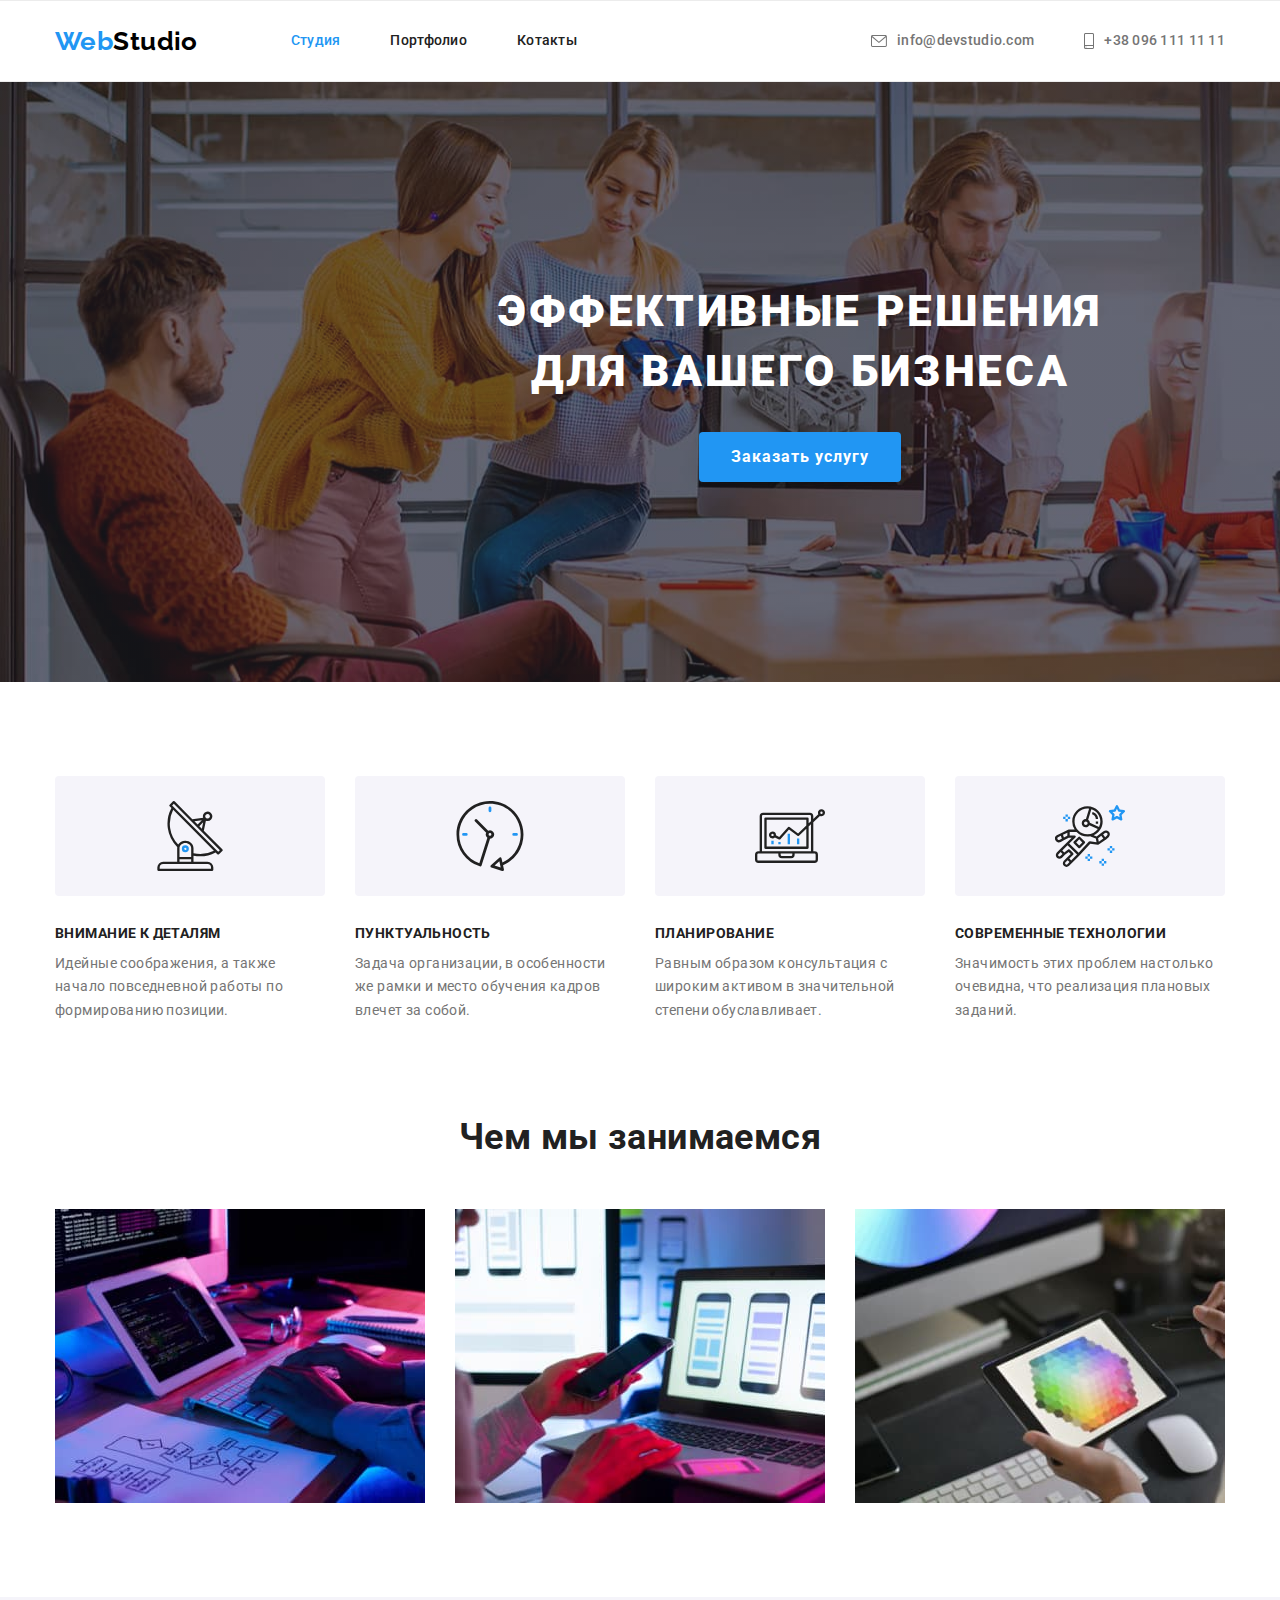
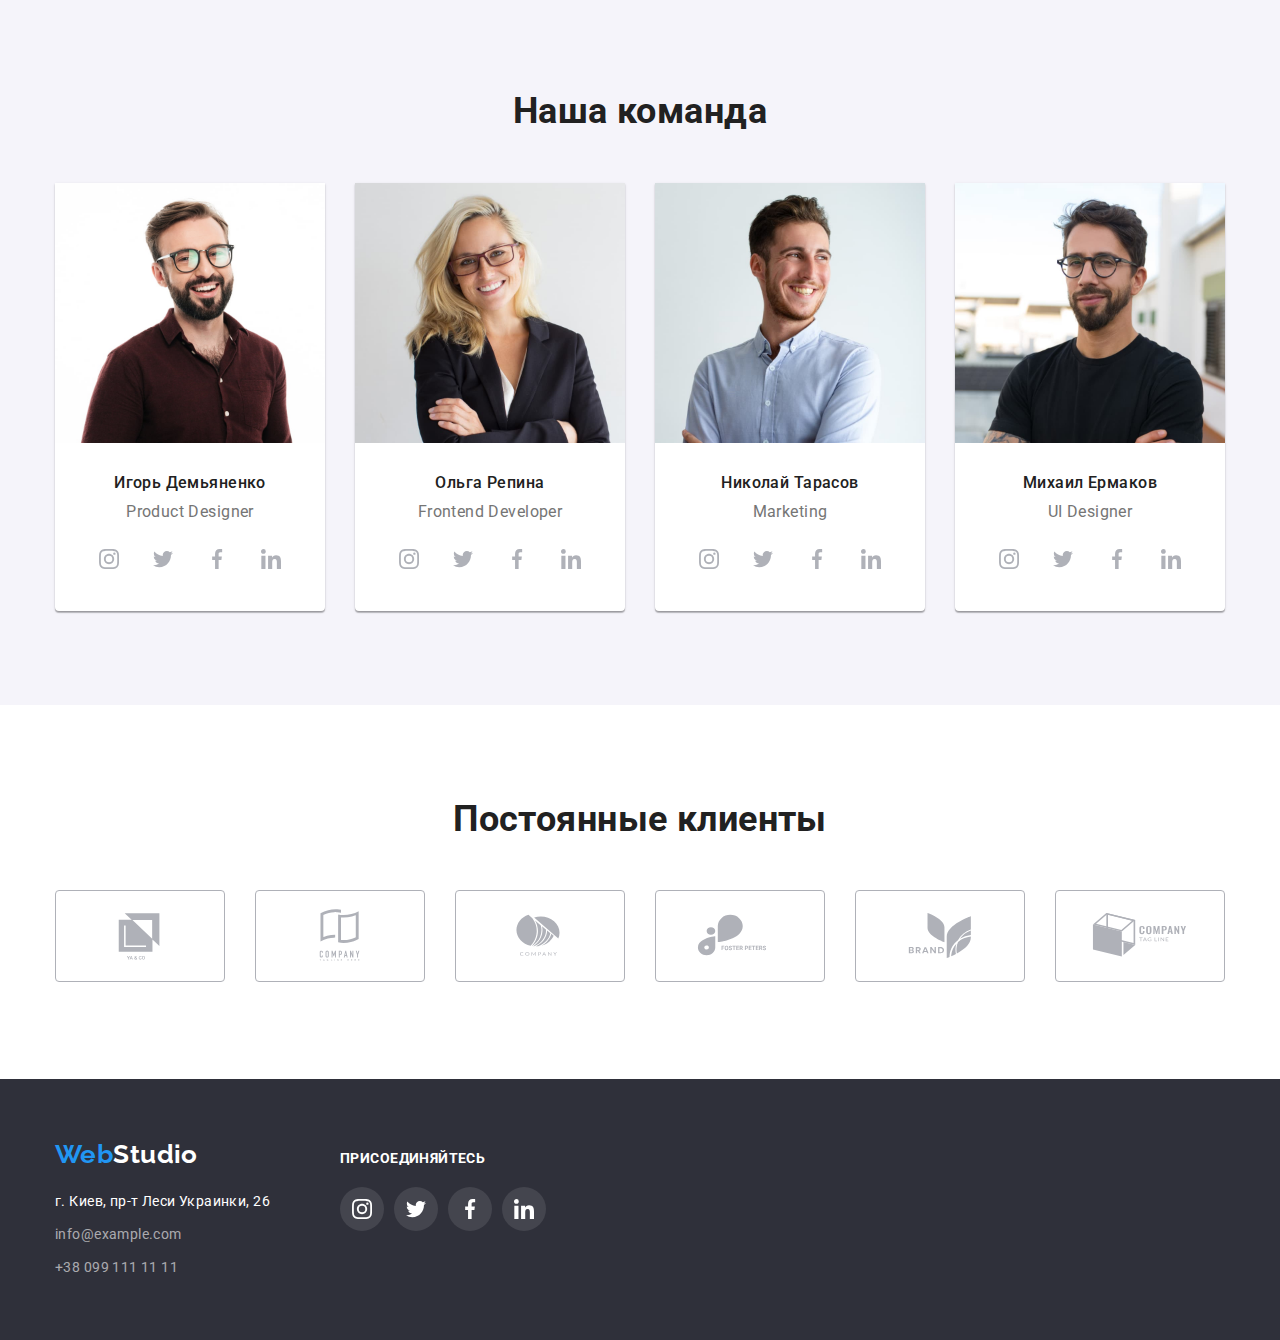
==== commit 8301c9b2: "Делает фиксированным header" ====
--- a/index.html
+++ b/index.html
@@ -381,5 +381,17 @@
         </div>
       </div>
     </footer>
+
+
+
+	<script>
+		console.log(document.querySelector(".header").getBoundingClientRect().height);
+		
+		const { height: HeaderHeight } = document
+		.querySelector(".header")
+		.getBoundingClientRect();
+
+		document.body.style.paddingTop = `${HeaderHeight}px`;
+	</script>
   </body>
 </html>
--- a/css/style.css
+++ b/css/style.css
@@ -43,6 +43,8 @@
   padding: 0;
 }
 
+
+
 /*? УТИЛИТЫ */
 .list {
   list-style: none;
@@ -79,13 +81,23 @@
 	height: 20px;
 }
 
+
+
 /*? HEADER */
 .header {
+  background-color: var(--primary-white-color);
   border-top: 1px solid var(--light-gray-color);
   border-bottom: 1px solid var(--light-gray-color);
+
+  width: 100%;
+  
+  position: fixed;
+  top: 0;
+  left: 0;
 }
 
 .header-inner {
+  min-height: auto;
   display: flex;
   align-items: center;
   justify-content: space-between;
@@ -192,6 +204,9 @@
 	width: 10px;
 	height: 16px;
 } */
+
+
+
 
 /*? HERO */
 .hero {
@@ -248,6 +263,9 @@
   text-align: center;
 }
 
+
+
+
 /*? Особенности */
 .peculiarities-list {
   display: flex;
@@ -341,6 +359,9 @@
 .activities-list img {
   display: block;
 }
+
+
+
 
 /*? Наша команда */
 .section.team {
